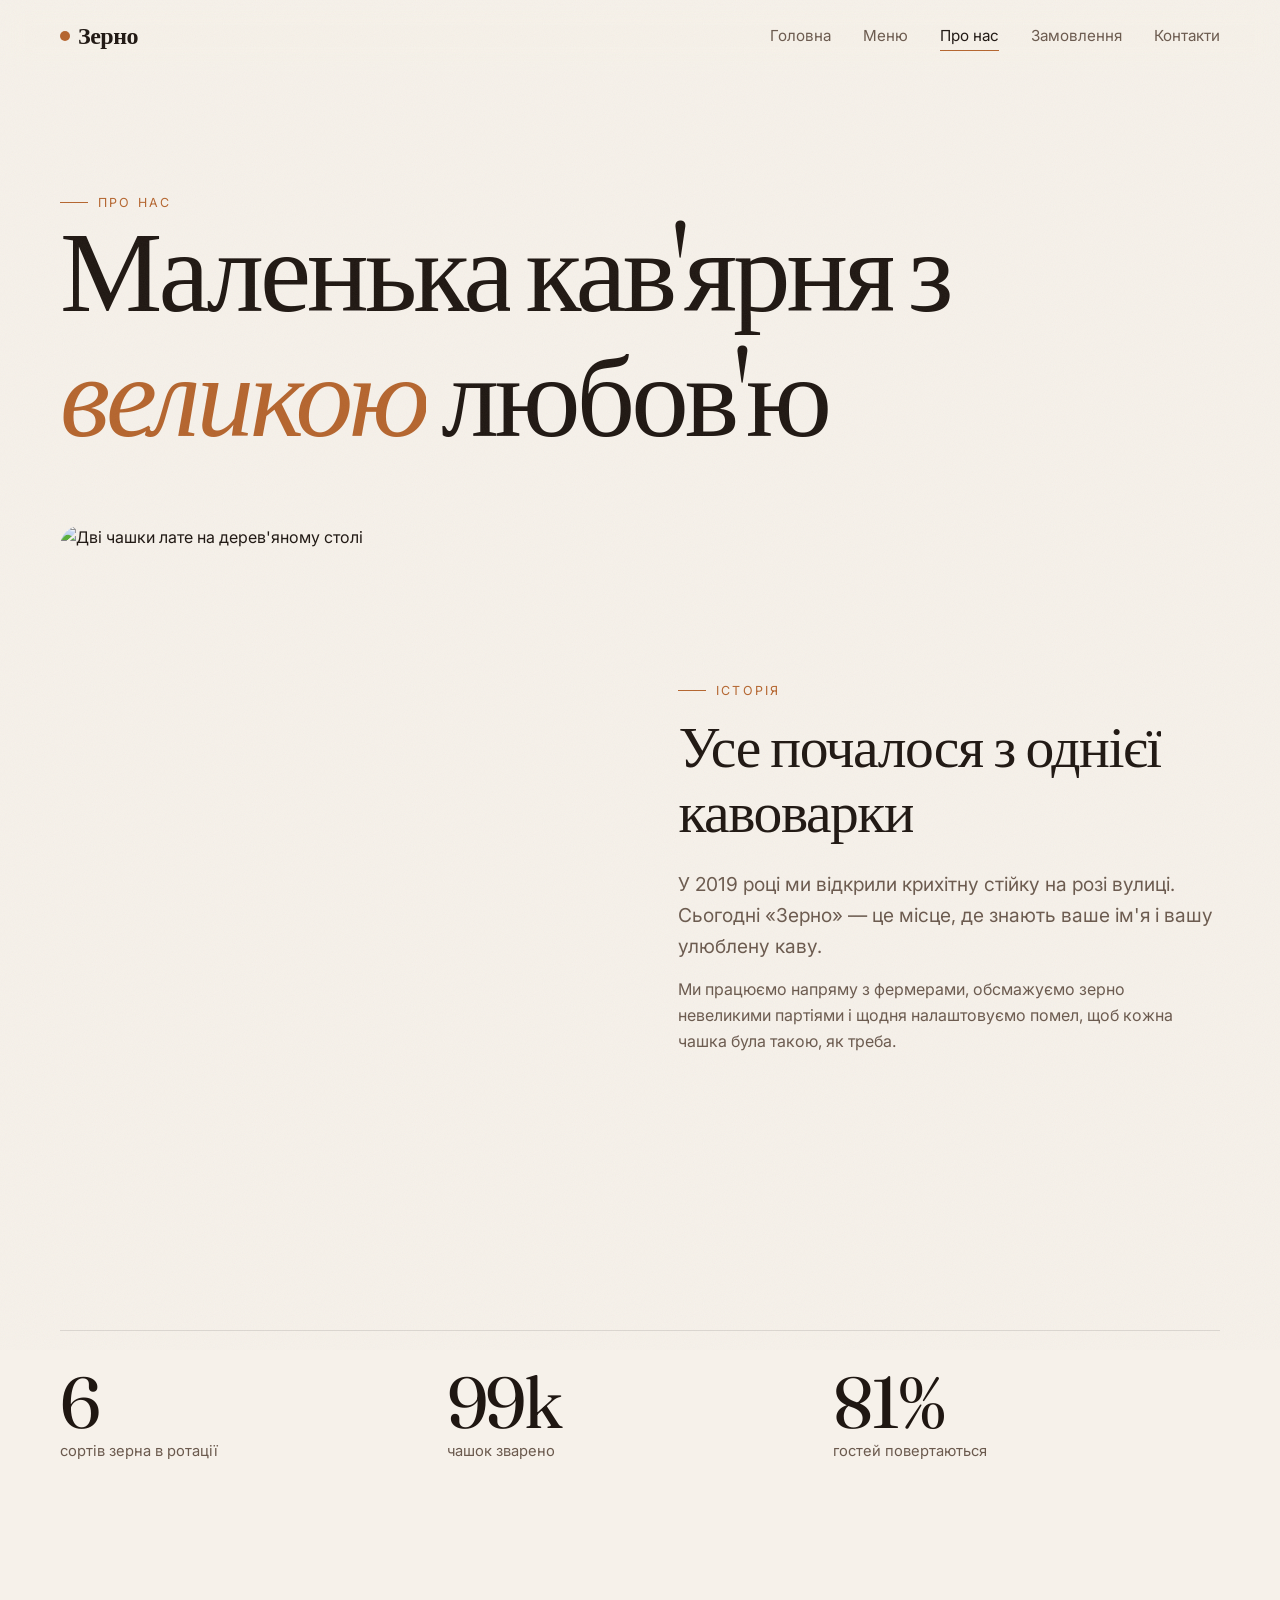
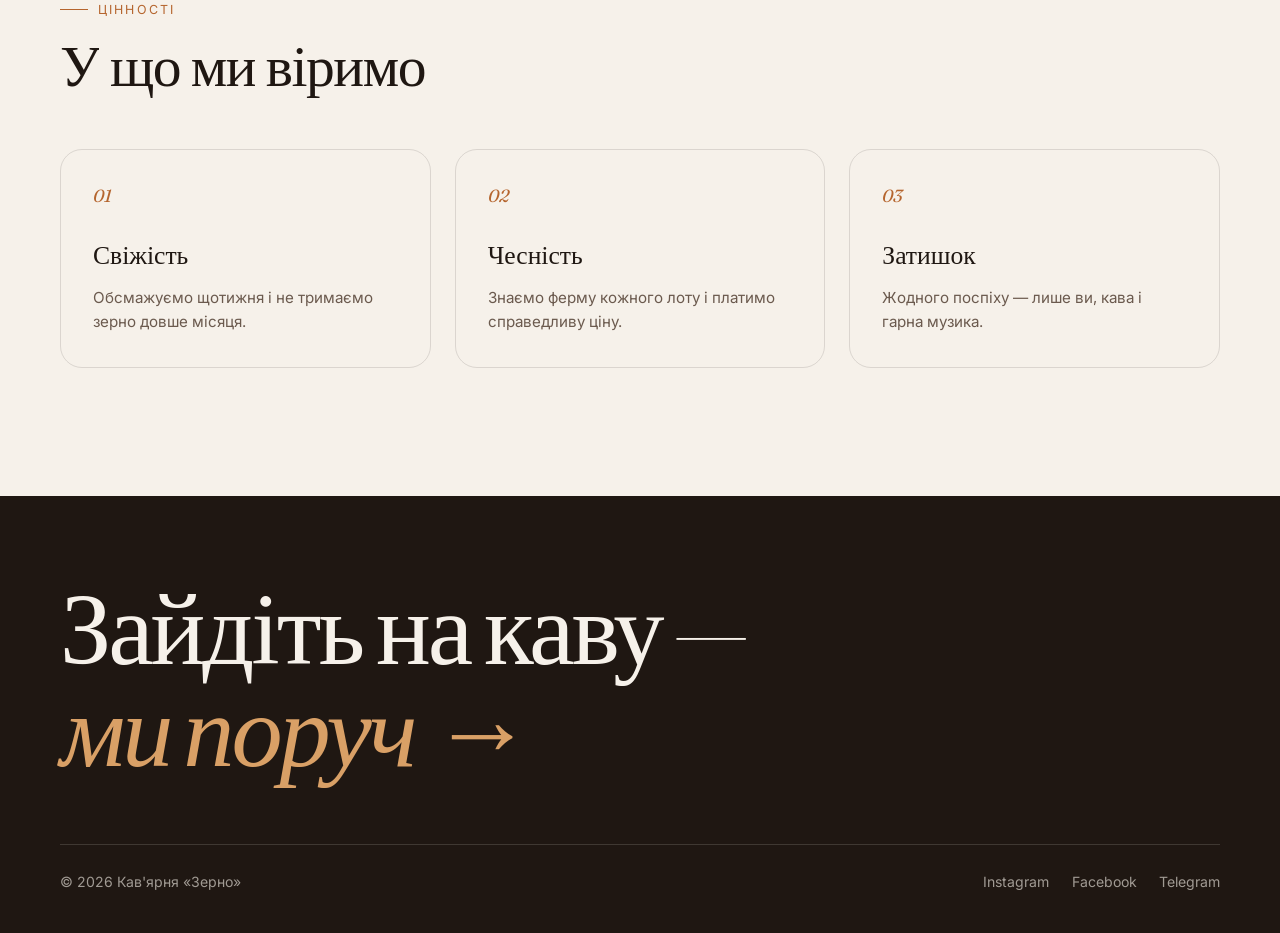
==== about.html @ 42fdb1ff "Багатосторінковий мінімалістичний сайт кав'ярні з анімаціями - 5 сторінок: головна, меню, про нас, з" ====
<!DOCTYPE html>
<html lang="uk">
<head>
  <meta charset="UTF-8">
  <meta name="viewport" content="width=device-width, initial-scale=1.0">
  <title>Про нас — Зерно</title>
  <meta name="description" content="Історія кав'ярні «Зерно» та наші цінності.">
  <link rel="preconnect" href="https://fonts.googleapis.com">
  <link rel="preconnect" href="https://fonts.gstatic.com" crossorigin>
  <link href="https://fonts.googleapis.com/css2?family=Fraunces:ital,opsz,wght@0,9..144,300..600;1,9..144,300..600&family=Inter:wght@400;500&display=swap" rel="stylesheet">
  <link rel="stylesheet" href="css/site.css">
  <script defer src="js/site.js"></script>
</head>
<body data-page="about">
<main>
  <header class="page-hero">
    <div class="wrap">
      <span class="eyebrow reveal">Про нас</span>
      <h1 class="display split">Маленька кав'ярня з <em>великою</em> любов'ю</h1>
    </div>
  </header>

  <section style="padding-top:0">
    <div class="wrap split-row">
      <div class="media reveal-img"><img src="foto/папка для файла index.html/латте норм.jpg" alt="Дві чашки лате на дерев'яному столі"></div>
      <div>
        <span class="eyebrow reveal">Історія</span>
        <h2 class="h2 split">Усе почалося з однієї кавоварки</h2>
        <p class="lead reveal">У 2019 році ми відкрили крихітну стійку на розі вулиці. Сьогодні «Зерно» — це місце, де знають ваше ім'я і вашу улюблену каву.</p>
        <p class="muted reveal" style="margin-top:1rem">Ми працюємо напряму з фермерами, обсмажуємо зерно невеликими партіями і щодня налаштовуємо помел, щоб кожна чашка була такою, як треба.</p>
      </div>
    </div>
  </section>

  <section style="padding-top:0">
    <div class="wrap stats">
      <div class="stat reveal"><b data-count="7" data-suffix="">0</b><span>сортів зерна в ротації</span></div>
      <div class="stat reveal" style="--d:.1s"><b data-count="120" data-suffix="k">0</b><span>чашок зварено</span></div>
      <div class="stat reveal" style="--d:.2s"><b data-count="98" data-suffix="%">0</b><span>гостей повертаються</span></div>
    </div>
  </section>

  <section style="padding-top:0">
    <div class="wrap">
      <span class="eyebrow reveal">Цінності</span>
      <h2 class="h2 split" style="margin:1rem 0 3rem">У що ми віримо</h2>
      <div class="values">
        <div class="value reveal"><span class="num">01</span><h3>Свіжість</h3><p>Обсмажуємо щотижня і не тримаємо зерно довше місяця.</p></div>
        <div class="value reveal" style="--d:.1s"><span class="num">02</span><h3>Чесність</h3><p>Знаємо ферму кожного лоту і платимо справедливу ціну.</p></div>
        <div class="value reveal" style="--d:.2s"><span class="num">03</span><h3>Затишок</h3><p>Жодного поспіху — лише ви, кава і гарна музика.</p></div>
      </div>
    </div>
  </section>
</main>
</body>
</html>
---- css/site.css ----
/* ============ Кав'ярня «Зерно» — спільні стилі ============ */
:root {
  --bg: #f6f1ea;
  --bg-2: #efe6da;
  --ink: #1f1712;
  --ink-soft: #6b5a4e;
  --line: rgba(31, 23, 18, .12);
  --accent: #b5652e;
  --accent-2: #d9a066;
  --card: #fffaf4;
  --radius: 22px;
  --ease: cubic-bezier(.22, 1, .36, 1);
  --serif: "Fraunces", Georgia, serif;
  --sans: "Inter", system-ui, -apple-system, "Segoe UI", sans-serif;
  --wrap: min(1160px, 100% - 40px);
}

* { box-sizing: border-box; margin: 0; padding: 0; }
html { scroll-behavior: smooth; }
body {
  font-family: var(--sans);
  color: var(--ink);
  background: var(--bg);
  line-height: 1.6;
  -webkit-font-smoothing: antialiased;
  overflow-x: hidden;
}
img { display: block; max-width: 100%; }
a { color: inherit; text-decoration: none; }
button, input, select, textarea { font: inherit; color: inherit; }
::selection { background: var(--accent); color: #fff; }

.wrap { width: var(--wrap); margin-inline: auto; }

/* ---------- Плавні переходи між сторінками ---------- */
@view-transition { navigation: auto; }
::view-transition-old(root) { animation: vt-out .35s var(--ease) both; }
::view-transition-new(root) { animation: vt-in .55s var(--ease) both; }
@keyframes vt-out { to { opacity: 0; transform: translateY(-12px); filter: blur(4px); } }
@keyframes vt-in { from { opacity: 0; transform: translateY(16px); filter: blur(4px); } }


/* Шторка-фолбек для браузерів без View Transitions */
.curtain {
  position: fixed; inset: 0; z-index: 100;
  background: var(--ink);
  transform: scaleY(0); transform-origin: bottom;
  pointer-events: none;
}
.curtain.is-leaving { animation: curtain-in .45s var(--ease) forwards; }
@keyframes curtain-in { to { transform: scaleY(1); } }

/* Зерниста текстура */
body::after {
  content: ""; position: fixed; inset: -50%; z-index: 90; pointer-events: none;
  opacity: .05;
  background-image: url("data:image/svg+xml,%3Csvg xmlns='http://www.w3.org/2000/svg' width='160' height='160'%3E%3Cfilter id='n'%3E%3CfeTurbulence type='fractalNoise' baseFrequency='.9' numOctaves='3'/%3E%3C/filter%3E%3Crect width='100%25' height='100%25' filter='url(%23n)'/%3E%3C/svg%3E");
  animation: grain 1.2s steps(4) infinite;
}
@keyframes grain {
  25% { transform: translate(-3%, 2%); }
  50% { transform: translate(2%, -3%); }
  75% { transform: translate(-1%, 3%); }
}

/* ---------- Шапка ---------- */
.site-header {
  position: sticky; top: 0; z-index: 50;
  border-bottom: 1px solid transparent;
  transition: border-color .3s;
}
/* Розмиття на псевдоелементі: backdrop-filter на самій шапці
   ламає position: fixed у мобільного меню */
.site-header::before {
  content: ""; position: absolute; inset: 0; z-index: -1;
  backdrop-filter: blur(14px) saturate(1.4);
  -webkit-backdrop-filter: blur(14px) saturate(1.4);
  background: color-mix(in srgb, var(--bg) 72%, transparent);
}
.site-header.is-scrolled { border-color: var(--line); }
.nav { display: flex; align-items: center; justify-content: space-between; height: 72px; }
.logo { font-family: var(--serif); font-size: 1.5rem; font-weight: 600; letter-spacing: -.02em; display: flex; align-items: center; gap: .5rem; }
.logo-dot { width: 10px; height: 10px; border-radius: 50%; background: var(--accent); animation: pulse 2.4s var(--ease) infinite; }
@keyframes pulse { 50% { transform: scale(1.5); opacity: .5; } }

.nav-links { display: flex; gap: 2rem; list-style: none; }
.nav-links a {
  position: relative; font-size: .95rem; color: var(--ink-soft);
  transition: color .3s;
}
.nav-links a::after {
  content: ""; position: absolute; left: 0; right: 0; bottom: -6px; height: 1.5px;
  background: var(--accent); transform: scaleX(0); transform-origin: right;
  transition: transform .45s var(--ease);
}
.nav-links a:hover, .nav-links a[aria-current="page"] { color: var(--ink); }
.nav-links a:hover::after, .nav-links a[aria-current="page"]::after { transform: scaleX(1); transform-origin: left; }

.burger { display: none; width: 44px; height: 44px; border: 0; background: none; cursor: pointer; position: relative; }
.burger span { position: absolute; left: 11px; right: 11px; height: 1.5px; background: var(--ink); transition: transform .4s var(--ease), top .4s var(--ease); }
.burger span:nth-child(1) { top: 18px; }
.burger span:nth-child(2) { top: 25px; }
.menu-open .burger span:nth-child(1) { top: 21px; transform: rotate(45deg); }
.menu-open .burger span:nth-child(2) { top: 21px; transform: rotate(-45deg); }

@media (max-width: 760px) {
  .burger { display: block; z-index: 2; }
  .nav-links {
    position: fixed; inset: 0; z-index: 1;
    flex-direction: column; justify-content: center; align-items: center; gap: 1.6rem;
    background: var(--bg);
    clip-path: circle(0 at calc(100% - 42px) 36px);
    transition: clip-path .7s var(--ease);
  }
  .nav-links a { font-family: var(--serif); font-size: 2.2rem; color: var(--ink); }
  .menu-open .nav-links { clip-path: circle(150% at calc(100% - 42px) 36px); }
  .menu-open { overflow: hidden; }
}

/* ---------- Типографіка ---------- */
.eyebrow {
  display: inline-flex; align-items: center; gap: .6rem;
  font-size: .78rem; letter-spacing: .18em; text-transform: uppercase; color: var(--accent);
}
.eyebrow::before { content: ""; width: 28px; height: 1px; background: currentColor; }
.display {
  font-family: var(--serif); font-weight: 400; letter-spacing: -.035em; line-height: 1;
  font-size: clamp(3rem, 9vw, 7.5rem);
}
.display em { font-style: italic; color: var(--accent); }
.h2 { font-family: var(--serif); font-weight: 400; letter-spacing: -.025em; line-height: 1.05; font-size: clamp(2rem, 5vw, 3.6rem); }
.lead { font-size: clamp(1.02rem, 1.6vw, 1.2rem); color: var(--ink-soft); max-width: 46ch; }
.muted { color: var(--ink-soft); }

/* Поділ заголовка на слова для анімації */
.split .w { display: inline-block; overflow: hidden; vertical-align: top; padding-bottom: .08em; }
.split .w > span { display: inline-block; transform: translateY(110%); transition: transform 1s var(--ease); transition-delay: calc(var(--i) * 70ms + 100ms); }
.split.is-in .w > span { transform: none; }

/* ---------- Кнопки ---------- */
.btn {
  --b: var(--ink);
  position: relative; display: inline-flex; align-items: center; gap: .7rem;
  padding: 1rem 1.6rem; border-radius: 999px; border: 1px solid var(--b);
  font-size: .95rem; font-weight: 500; cursor: pointer; overflow: hidden; isolation: isolate;
  background: var(--b); color: var(--bg);
  transition: transform .4s var(--ease), color .4s var(--ease);
}
.btn::before {
  content: ""; position: absolute; inset: 0; z-index: -1; border-radius: inherit;
  background: var(--accent); transform: translateY(101%); transition: transform .5s var(--ease);
}
.btn:hover::before { transform: none; }
.btn .arrow { transition: transform .4s var(--ease); }
.btn:hover .arrow { transform: translateX(4px) rotate(-45deg); }
.btn--ghost { background: transparent; color: var(--ink); }
.btn--ghost:hover { color: #fff; }
.btn--ghost::before { background: var(--ink); }

/* ---------- Поява під час скролу ---------- */
.reveal { opacity: 0; translate: 0 40px; }
.reveal.is-in { animation: reveal-in 1s var(--ease) var(--d, 0s) both; }
@keyframes reveal-in { from { opacity: 0; translate: 0 40px; } to { opacity: 1; translate: 0 0; } }
/* clip-path на самому зображенні, бо IntersectionObserver враховує обрізку цілі */
.reveal-img img { clip-path: inset(100% 0 0 0); transform: scale(1.25); transition: clip-path 1.3s var(--ease), transform 1.6s var(--ease); }
.reveal-img.is-in img { clip-path: inset(0 0 0 0); transform: scale(1); }

/* ---------- Секції ---------- */
section { padding: clamp(4rem, 10vw, 8rem) 0; }
.page-hero { padding: clamp(4rem, 9vw, 7rem) 0 clamp(2rem, 5vw, 4rem); }
.page-hero .lead { margin-top: 1.5rem; }

/* Головна: hero */
.hero { min-height: calc(100svh - 72px); display: grid; align-items: center; padding: 2rem 0 4rem; }
.hero-grid { display: grid; grid-template-columns: 1.25fr 1fr; gap: clamp(2rem, 5vw, 5rem); align-items: center; }
.hero .display { margin: 1.4rem 0 1.8rem; }
.hero-actions { display: flex; flex-wrap: wrap; gap: 1rem; margin-top: 2.4rem; }
.hero-visual { position: relative; aspect-ratio: 4 / 5; }
.hero-visual .blob {
  position: absolute; inset: 0; overflow: hidden;
  border-radius: 46% 54% 42% 58% / 52% 40% 60% 48%;
  animation: morph 12s ease-in-out infinite;
}
.hero-visual .blob img { width: 100%; height: 100%; object-fit: cover; transform: scale(1.15); }
@keyframes morph {
  33% { border-radius: 58% 42% 55% 45% / 42% 58% 42% 58%; }
  66% { border-radius: 40% 60% 46% 54% / 60% 44% 56% 40%; }
}
.badge {
  position: absolute; left: -6%; bottom: 8%;
  width: 128px; height: 128px; border-radius: 50%;
  background: var(--ink); color: var(--bg); display: grid; place-items: center;
}
.badge svg { position: absolute; inset: 0; animation: spin 16s linear infinite; }
.badge text { font-size: 9.6px; letter-spacing: .24em; fill: var(--bg); text-transform: uppercase; }
.badge b { font-family: var(--serif); font-size: 2rem; font-weight: 400; }
@keyframes spin { to { transform: rotate(1turn); } }

/* Пара над чашкою */
.steam { position: absolute; top: -8%; left: 50%; transform: translateX(-50%); display: flex; gap: 14px; }
.steam i { width: 6px; height: 60px; border-radius: 6px; background: linear-gradient(to top, rgba(255,255,255,.0), rgba(255,255,255,.75)); filter: blur(4px); animation: steam 3.2s ease-in-out infinite; opacity: 0; }
.steam i:nth-child(2) { animation-delay: .7s; height: 80px; }
.steam i:nth-child(3) { animation-delay: 1.4s; }
@keyframes steam {
  0% { transform: translateY(20px) scaleX(1); opacity: 0; }
  40% { opacity: .9; }
  100% { transform: translateY(-50px) scaleX(2.4) skewX(12deg); opacity: 0; }
}

/* Біжучий рядок */
.marquee { border-block: 1px solid var(--line); padding: 1.4rem 0; overflow: hidden; display: flex; user-select: none; }
.marquee-track { display: flex; flex-shrink: 0; gap: 3rem; padding-right: 3rem; animation: marquee 28s linear infinite; }
.marquee span { font-family: var(--serif); font-size: clamp(1.6rem, 4vw, 2.8rem); white-space: nowrap; font-style: italic; }
.marquee span:nth-child(even) { color: var(--accent); font-style: normal; }
.marquee:hover .marquee-track { animation-play-state: paused; }
@keyframes marquee { to { transform: translateX(-100%); } }

/* Картки напоїв */
.section-head { display: flex; justify-content: space-between; align-items: end; gap: 2rem; flex-wrap: wrap; margin-bottom: 3rem; }
.cards { display: grid; grid-template-columns: repeat(3, 1fr); gap: 1.5rem; }
.card {
  position: relative; background: var(--card); border-radius: var(--radius);
  padding: 1rem 1rem 1.4rem; border: 1px solid var(--line);
  transition: transform .6s var(--ease), box-shadow .6s var(--ease);
  transform-style: preserve-3d;
}
.card:hover { box-shadow: 0 30px 60px -30px rgba(31, 23, 18, .35); }
.card-img { aspect-ratio: 1 / 1; border-radius: calc(var(--radius) - 8px); overflow: hidden; background: var(--bg-2); }
.card-img img { width: 100%; height: 100%; object-fit: cover; transition: transform 1s var(--ease); }
.card:hover .card-img img { transform: scale(1.07); }
.card-body { display: flex; justify-content: space-between; align-items: baseline; padding: 1.1rem .4rem 0; }
.card h3 { font-family: var(--serif); font-weight: 400; font-size: 1.5rem; }
.card .price { font-weight: 500; color: var(--accent); }
.card p { padding: .2rem .4rem 0; color: var(--ink-soft); font-size: .93rem; }

/* Розбивка 2 колонки */
.split-row { display: grid; grid-template-columns: 1fr 1fr; gap: clamp(2rem, 6vw, 6rem); align-items: center; }
.split-row .media { aspect-ratio: 4 / 5; border-radius: var(--radius); overflow: hidden; }
.split-row .media img { width: 100%; height: 100%; object-fit: cover; }
.split-row .h2 { margin: 1rem 0 1.4rem; }
.split-row .btn { margin-top: 2rem; }

/* Цифри */
.stats { display: grid; grid-template-columns: repeat(3, 1fr); border-top: 1px solid var(--line); }
.stat { padding: 2.2rem 1rem 0 0; }
.stat b { display: block; font-family: var(--serif); font-weight: 400; font-size: clamp(2.6rem, 6vw, 4.5rem); line-height: 1; letter-spacing: -.03em; }
.stat span { color: var(--ink-soft); font-size: .92rem; }

/* Цінності */
.values { display: grid; grid-template-columns: repeat(3, 1fr); gap: 1.5rem; }
.value { padding: 2rem; border-radius: var(--radius); border: 1px solid var(--line); transition: background .5s var(--ease), color .5s var(--ease), transform .5s var(--ease); }
.value:hover { background: var(--ink); color: var(--bg); transform: translateY(-6px); }
.value:hover p { color: rgba(246, 241, 234, .7); }
.value .num { font-family: var(--serif); font-style: italic; color: var(--accent); font-size: 1.1rem; }
.value h3 { font-family: var(--serif); font-weight: 400; font-size: 1.6rem; margin: 1.6rem 0 .6rem; }
.value p { color: var(--ink-soft); font-size: .95rem; transition: color .5s; }

/* ---------- Меню ---------- */
.tabs { position: relative; display: inline-flex; padding: 5px; border-radius: 999px; background: var(--bg-2); margin-bottom: 3rem; flex-wrap: wrap; }
.tab { position: relative; z-index: 1; border: 0; background: none; padding: .7rem 1.3rem; border-radius: 999px; cursor: pointer; font-size: .93rem; color: var(--ink-soft); transition: color .4s; }
.tab[aria-selected="true"] { color: var(--bg); }
.tab-pill { position: absolute; z-index: 0; top: 5px; height: calc(100% - 10px); border-radius: 999px; background: var(--ink); transition: left .55s var(--ease), width .55s var(--ease), top .55s var(--ease); }

.menu-grid { display: grid; grid-template-columns: 1fr 1fr; column-gap: 4rem; }
.menu-item {
  display: grid; grid-template-columns: 64px 1fr auto; gap: 1.2rem; align-items: center;
  padding: 1.3rem 0; border-bottom: 1px solid var(--line);
  transition: opacity .45s var(--ease), transform .45s var(--ease);
}
.menu-item.is-hidden { display: none; }
.menu-item.is-entering { opacity: 0; transform: translateY(14px); }
.menu-item .thumb { width: 64px; height: 64px; border-radius: 50%; overflow: hidden; background: var(--bg-2); display: grid; place-items: center; font-size: 1.6rem; }
.menu-item .thumb img { width: 100%; height: 100%; object-fit: cover; transition: transform .6s var(--ease); }
.menu-item:hover .thumb img { transform: scale(1.15) rotate(6deg); }
.menu-item h3 { font-family: var(--serif); font-weight: 400; font-size: 1.25rem; line-height: 1.2; }
.menu-item p { color: var(--ink-soft); font-size: .88rem; }
.menu-item .price { font-weight: 500; white-space: nowrap; }
.menu-item .add {
  margin-left: .8rem; width: 34px; height: 34px; border-radius: 50%; border: 1px solid var(--line);
  background: none; cursor: pointer; font-size: 1.1rem; line-height: 1;
  transition: background .3s, color .3s, transform .4s var(--ease);
}
.menu-item .add:hover { background: var(--ink); color: var(--bg); transform: rotate(90deg); }

/* ---------- Замовлення ---------- */
.order-grid { display: grid; grid-template-columns: 380px 1fr; gap: 2.5rem; align-items: start; }
.panel { background: var(--card); border: 1px solid var(--line); border-radius: var(--radius); padding: 2rem; }
.panel h2 { font-family: var(--serif); font-weight: 400; font-size: 1.6rem; margin-bottom: 1.4rem; }
.field { position: relative; margin-bottom: 1.2rem; }
.field input, .field select, .field textarea {
  width: 100%; padding: 1.35rem 1rem .55rem; border-radius: 14px;
  border: 1px solid var(--line); background: var(--bg); outline: none;
  transition: border-color .3s, box-shadow .3s;
}
.field textarea { min-height: 130px; resize: vertical; }
.field select { appearance: none; cursor: pointer; }
.field label {
  position: absolute; left: 1rem; top: 1rem; color: var(--ink-soft); font-size: .95rem; pointer-events: none;
  transition: transform .3s var(--ease), font-size .3s var(--ease), color .3s;
  transform-origin: left;
}
.field input:focus, .field select:focus, .field textarea:focus { border-color: var(--accent); box-shadow: 0 0 0 4px color-mix(in srgb, var(--accent) 15%, transparent); }
.field input:focus + label, .field input:not(:placeholder-shown) + label,
.field textarea:focus + label, .field textarea:not(:placeholder-shown) + label,
.field select + label { transform: translateY(-.62rem); font-size: .74rem; color: var(--accent); }
.panel .btn { width: 100%; justify-content: center; margin-top: .4rem; }

.order-list { display: grid; gap: .8rem; }
.order-empty { padding: 3rem 1rem; text-align: center; color: var(--ink-soft); border: 1px dashed var(--line); border-radius: var(--radius); }
.order-empty .cup { font-size: 2.6rem; display: block; margin-bottom: .6rem; animation: float 3s ease-in-out infinite; }
@keyframes float { 50% { transform: translateY(-8px) rotate(-6deg); } }
.order-item {
  display: grid; grid-template-columns: 60px 1fr auto auto; gap: 1rem; align-items: center;
  padding: .8rem; padding-right: 1rem; border-radius: 18px; background: var(--card); border: 1px solid var(--line);
  animation: item-in .6s var(--ease) both;
}
.order-item.is-removing { animation: item-out .45s var(--ease) forwards; }
@keyframes item-in { from { opacity: 0; transform: translateX(-24px) scale(.97); } }
@keyframes item-out { to { opacity: 0; transform: translateX(40px); height: 0; padding-block: 0; margin-top: -.8rem; border-width: 0; } }
.order-item img { width: 60px; height: 60px; border-radius: 14px; object-fit: cover; }
.order-item h4 { font-family: var(--serif); font-weight: 400; font-size: 1.15rem; }
.order-item .price { font-weight: 500; }
.order-item .remove { width: 36px; height: 36px; border-radius: 50%; border: 1px solid var(--line); background: none; cursor: pointer; transition: background .3s, color .3s, transform .4s var(--ease); }
.order-item .remove:hover { background: #b23a2b; border-color: #b23a2b; color: #fff; transform: rotate(90deg); }
.order-summary { display: flex; justify-content: space-between; gap: 1rem; flex-wrap: wrap; margin-top: 1.5rem; padding: 1.4rem 1.6rem; border-radius: var(--radius); background: var(--ink); color: var(--bg); }
.order-summary b { font-family: var(--serif); font-weight: 400; font-size: 1.6rem; display: inline-block; }
.order-summary b.bump { animation: bump .5s var(--ease); }
@keyframes bump { 40% { transform: scale(1.25); color: var(--accent-2); } }

/* ---------- Контакти ---------- */
.contact-grid { display: grid; grid-template-columns: 1fr 1fr; gap: clamp(2rem, 6vw, 5rem); }
.info-list { list-style: none; border-top: 1px solid var(--line); }
.info-list li { display: grid; grid-template-columns: 140px 1fr; gap: 1rem; padding: 1.4rem 0; border-bottom: 1px solid var(--line); }
.info-list span { color: var(--ink-soft); font-size: .9rem; }
.info-list a { background: linear-gradient(var(--accent), var(--accent)) left bottom / 0 1px no-repeat; transition: background-size .5s var(--ease); }
.info-list a:hover { background-size: 100% 1px; }
.hours { display: grid; grid-template-columns: 1fr auto; row-gap: .2rem; }
.open-now { display: inline-flex; align-items: center; gap: .5rem; font-size: .85rem; margin-top: .6rem; padding: .3rem .8rem; border-radius: 999px; background: var(--bg-2); }
.open-now::before { content: ""; width: 8px; height: 8px; border-radius: 50%; background: var(--c, #3a9a5b); animation: pulse 2s infinite; }

/* Тост */
.toast {
  position: fixed; left: 50%; bottom: 28px; z-index: 80;
  transform: translate(-50%, 140%); padding: .9rem 1.4rem; border-radius: 999px;
  background: var(--ink); color: var(--bg); font-size: .93rem; box-shadow: 0 20px 40px -20px rgba(0,0,0,.5);
  visibility: hidden; opacity: 0;
  transition: transform .6s var(--ease), opacity .4s, visibility 0s .6s;
}
.toast.is-shown { transform: translate(-50%, 0); visibility: visible; opacity: 1; transition: transform .6s var(--ease), opacity .3s; }

/* ---------- Футер ---------- */
.site-footer { padding: 5rem 0 2.5rem; background: var(--ink); color: var(--bg); }
.footer-cta { font-family: var(--serif); font-weight: 400; letter-spacing: -.03em; line-height: 1; font-size: clamp(2.6rem, 8vw, 6.5rem); }
.footer-cta a { font-style: italic; color: var(--accent-2); display: inline-block; transition: transform .6s var(--ease); }
.footer-cta a:hover { transform: translateX(12px); }
.footer-bottom { display: flex; justify-content: space-between; gap: 1rem; flex-wrap: wrap; margin-top: 4rem; padding-top: 1.6rem; border-top: 1px solid rgba(246, 241, 234, .15); font-size: .88rem; color: rgba(246, 241, 234, .6); }
.footer-bottom nav { display: flex; gap: 1.4rem; }
.footer-bottom a:hover { color: var(--bg); }

/* ---------- Курсор ---------- */
.cursor {
  position: fixed; top: 0; left: 0; z-index: 95; pointer-events: none;
  width: 36px; height: 36px; margin: -18px 0 0 -18px; border-radius: 50%;
  border: 1px solid var(--ink); mix-blend-mode: difference; border-color: #fff;
  transition: width .35s var(--ease), height .35s var(--ease), margin .35s var(--ease), background .35s, opacity .3s;
  opacity: 0;
}
.cursor.is-active { opacity: 1; }
.cursor.is-hover { width: 70px; height: 70px; margin: -35px 0 0 -35px; background: #fff; }
@media (hover: none), (pointer: coarse) { .cursor { display: none; } }

/* ---------- Адаптив ---------- */
@media (max-width: 960px) {
  .hero-grid, .split-row, .contact-grid, .order-grid { grid-template-columns: 1fr; }
  .hero-visual { max-width: 440px; width: 100%; margin-inline: auto; }
  .cards, .values { grid-template-columns: 1fr 1fr; }
  .menu-grid { grid-template-columns: 1fr; }
  .split-row .media { aspect-ratio: 4 / 3; }
}
@media (max-width: 600px) {
  .cards, .values, .stats { grid-template-columns: 1fr; }
  .badge { width: 104px; height: 104px; left: 0; }
  .info-list li { grid-template-columns: 1fr; gap: .2rem; }
  .order-item { grid-template-columns: 52px 1fr auto; }
  .order-item .price { grid-column: 2; grid-row: 2; }
  .order-item .remove { grid-row: 1 / 3; grid-column: 3; }
  .order-item img { grid-row: 1 / 3; width: 52px; height: 52px; }
}

/* ---------- Доступність: менше руху ---------- */
@media (prefers-reduced-motion: reduce) {
  *, *::before, *::after { animation-duration: .01ms !important; animation-iteration-count: 1 !important; transition-duration: .01ms !important; scroll-behavior: auto !important; }
  .reveal { opacity: 1; translate: none; }
  .split .w > span { transform: none; }
  .reveal-img img { clip-path: none; }
  @view-transition { navigation: none; }
}
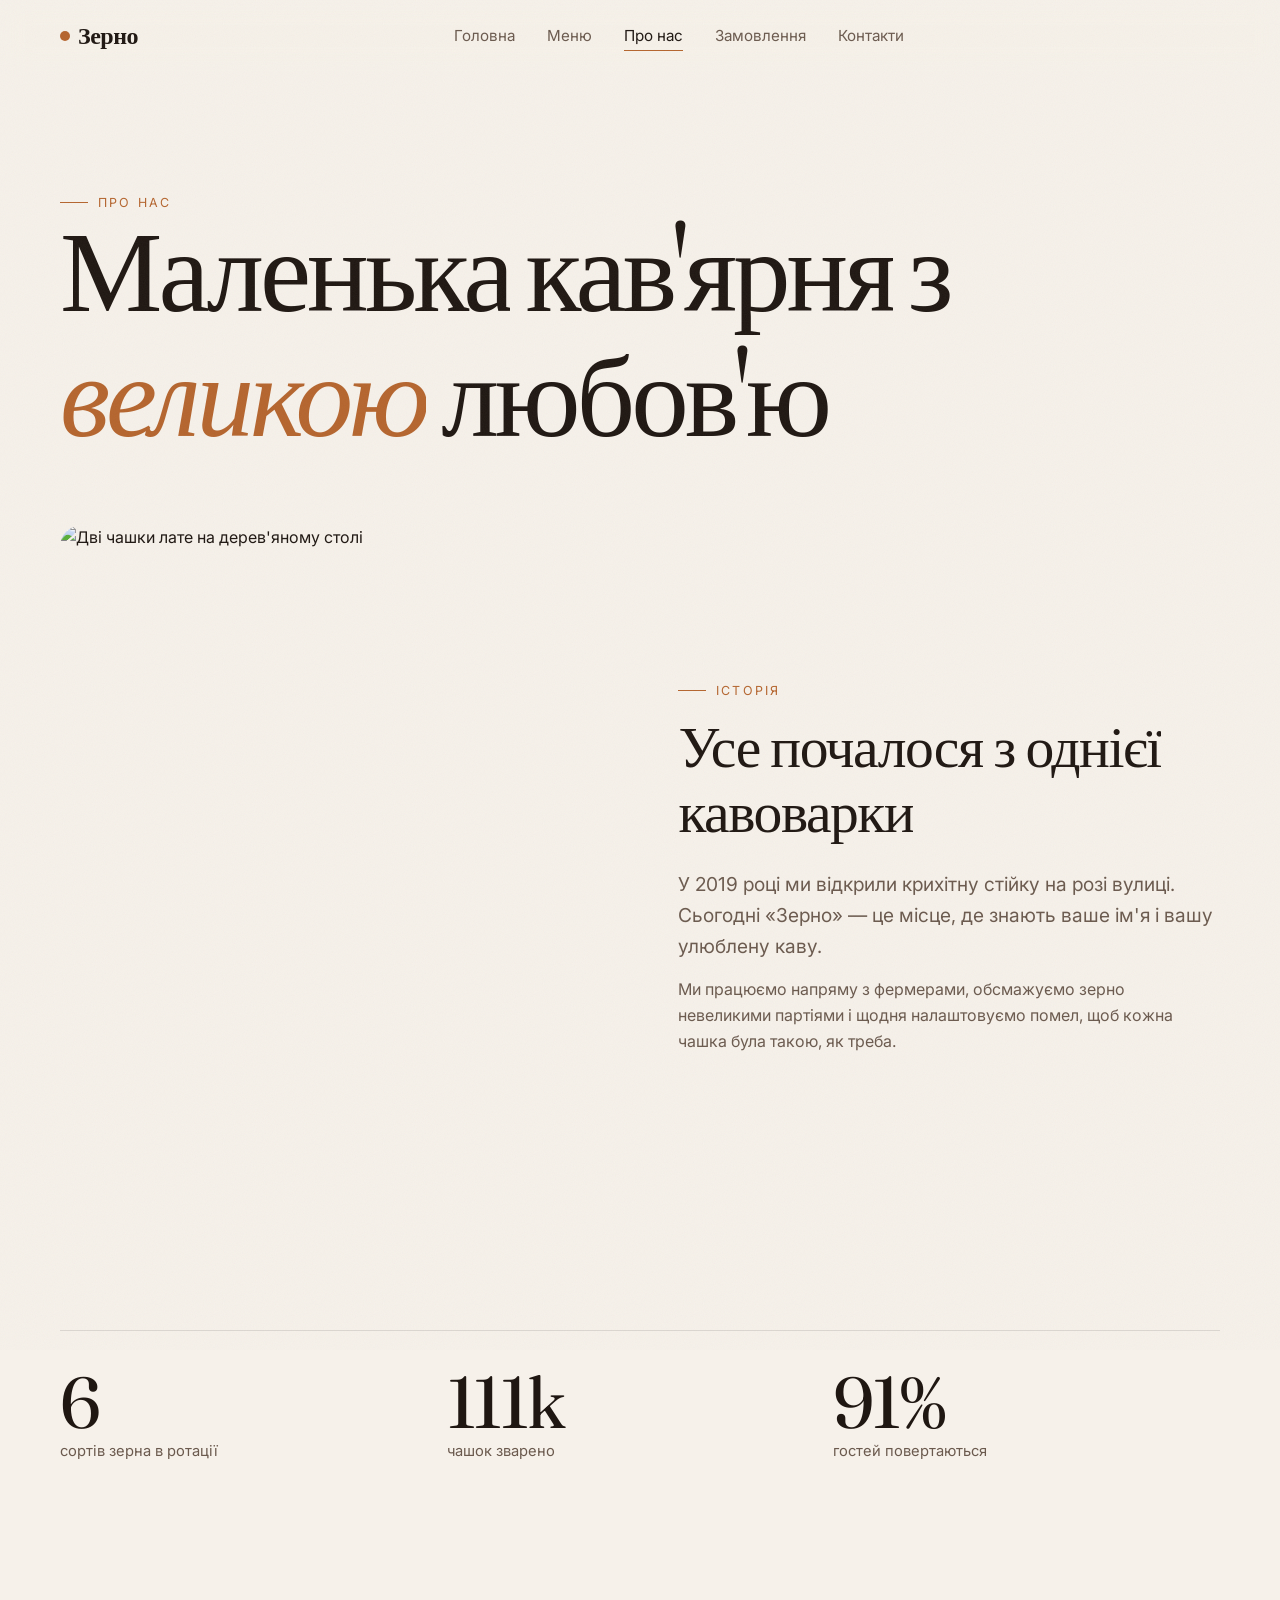
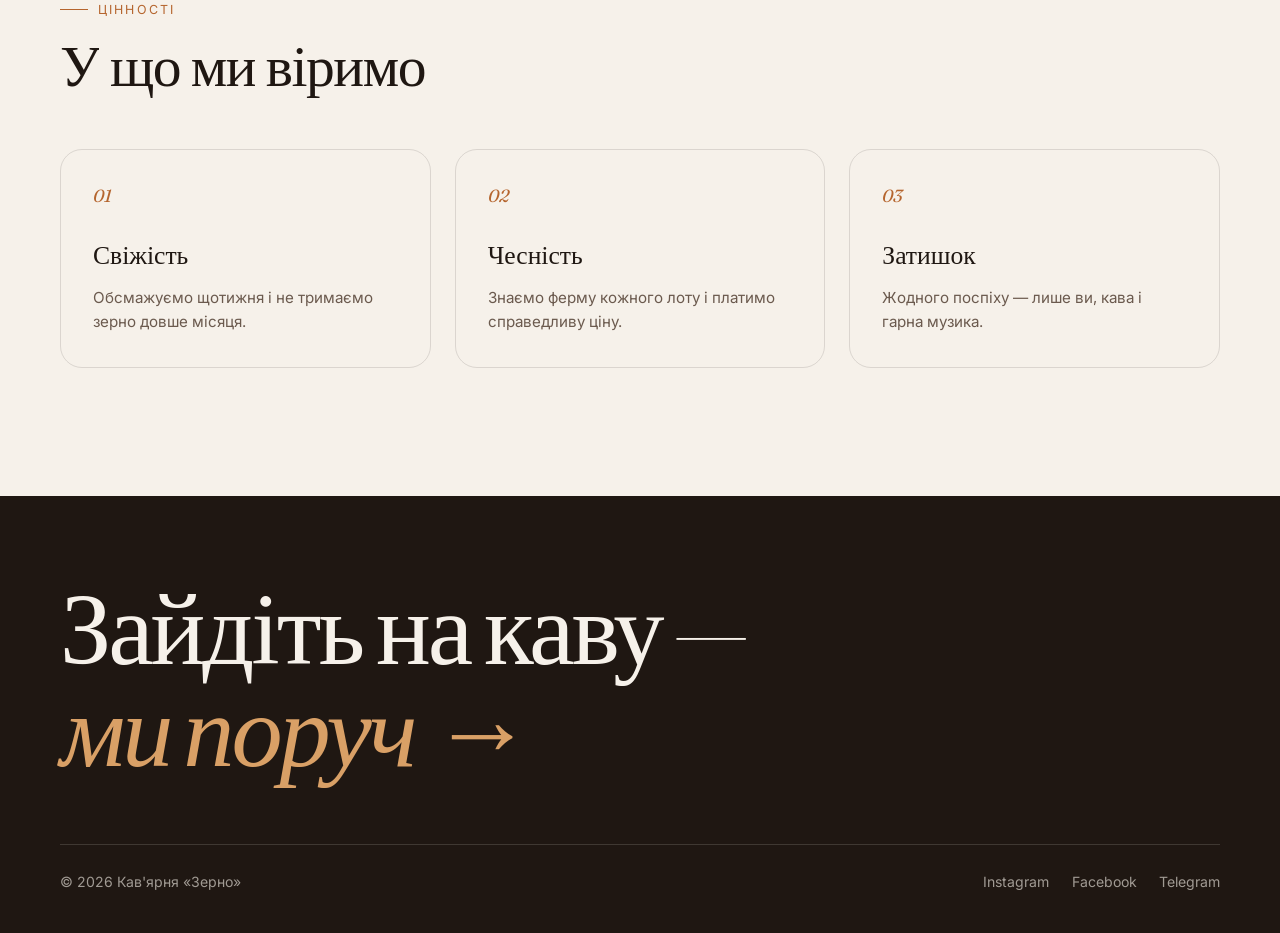
==== commit 4987c8a9: "Firebase: акаунти, двоетапна перевірка, кошик в акаунті й адмін-панель - необов'язковий вхід і реєст" ====
--- a/about.html
+++ b/about.html
@@ -10,6 +10,7 @@
   <link href="https://fonts.googleapis.com/css2?family=Fraunces:ital,opsz,wght@0,9..144,300..600;1,9..144,300..600&family=Inter:wght@400;500&display=swap" rel="stylesheet">
   <link rel="stylesheet" href="css/site.css">
   <script defer src="js/site.js"></script>
+  <script type="module" src="js/app.js"></script>
 </head>
 <body data-page="about">
 <main>
--- a/css/site.css
+++ b/css/site.css
@@ -395,3 +395,205 @@
   .reveal-img img { clip-path: none; }
   @view-transition { navigation: none; }
 }
+
+/* =====================================================================
+   Акаунти, вікно входу, сторінка акаунта, адмін-панель (Firebase)
+   ===================================================================== */
+
+/* Оголошення над шапкою */
+.announce { display: flex; justify-content: center; align-items: center; gap: 1rem; padding: .55rem 2.6rem; position: relative; background: var(--ink); color: var(--bg); font-size: .88rem; text-align: center; animation: drop .6s var(--ease) both; }
+.announce[hidden] { display: none; }
+.announce button { position: absolute; right: .8rem; border: 0; background: none; color: inherit; cursor: pointer; opacity: .7; font-size: .9rem; }
+.announce button:hover { opacity: 1; }
+@keyframes drop { from { transform: translateY(-100%); opacity: 0; } }
+
+/* Кнопка акаунта в шапці */
+.nav-actions { display: flex; align-items: center; gap: .6rem; position: relative; z-index: 2; }
+.account { position: relative; }
+.account-btn {
+  display: inline-flex; align-items: center; gap: .5rem; height: 40px; padding: 0 1.1rem; border-radius: 999px;
+  border: 1px solid var(--line); background: var(--card); cursor: pointer; font-size: .9rem;
+  transition: background .3s, color .3s, border-color .3s;
+}
+.account-btn:hover { background: var(--ink); color: var(--bg); border-color: var(--ink); }
+.account-btn.is-user { padding: 0 .9rem 0 .3rem; }
+.avatar { width: 32px; height: 32px; border-radius: 50%; display: grid; place-items: center; background: var(--accent); color: #fff; font-family: var(--serif); font-size: 1rem; }
+.account-menu {
+  position: absolute; right: 0; top: calc(100% + 10px); min-width: 230px; padding: .5rem;
+  background: var(--card); border: 1px solid var(--line); border-radius: 18px; box-shadow: 0 24px 50px -24px rgba(31, 23, 18, .4);
+  display: grid; transform-origin: top right; animation: pop .35s var(--ease) both;
+}
+.account-menu[hidden] { display: none; }
+.account-menu a, .account-menu button { text-align: left; padding: .65rem .8rem; border-radius: 12px; border: 0; background: none; cursor: pointer; font-size: .93rem; transition: background .25s; }
+.account-menu a:hover, .account-menu button:hover { background: var(--bg-2); }
+.account-email { padding: .5rem .8rem .7rem; margin-bottom: .3rem; border-bottom: 1px solid var(--line); color: var(--ink-soft); font-size: .82rem; overflow: hidden; text-overflow: ellipsis; }
+@keyframes pop { from { opacity: 0; transform: scale(.92) translateY(-6px); } }
+@media (max-width: 760px) { .account-label { display: none; } .account-btn { padding: 0 .9rem; } .account-btn.is-user { padding: 0 .3rem; } }
+
+/* Модальне вікно */
+.modal {
+  width: min(440px, calc(100% - 24px)); max-height: calc(100dvh - 24px); margin: auto; padding: 2rem 1.8rem 1.8rem;
+  border: 1px solid var(--line); border-radius: 26px; background: var(--card); color: var(--ink);
+  box-shadow: 0 40px 90px -30px rgba(31, 23, 18, .5); overflow: auto;
+}
+.modal--wide { width: min(860px, calc(100% - 24px)); }
+.modal[open] { animation: modal-in .5s var(--ease) both; }
+.modal::backdrop { background: rgba(31, 23, 18, .45); backdrop-filter: blur(6px); -webkit-backdrop-filter: blur(6px); animation: fade .4s both; }
+@keyframes modal-in { from { opacity: 0; transform: translateY(24px) scale(.97); } }
+@keyframes fade { from { opacity: 0; } }
+.modal h2 { font-family: var(--serif); font-weight: 400; font-size: 1.9rem; letter-spacing: -.02em; margin: .4rem 0 .6rem; }
+.modal-close { position: absolute; top: 14px; right: 14px; width: 36px; height: 36px; border-radius: 50%; border: 1px solid var(--line); background: none; cursor: pointer; transition: transform .4s var(--ease), background .3s; }
+.modal-close:hover { transform: rotate(90deg); background: var(--bg-2); }
+.modal .btn { width: 100%; justify-content: center; }
+.modal-note { color: var(--ink-soft); font-size: .93rem; margin-bottom: 1.2rem; }
+.modal-note[hidden] { display: none; }
+.modal-actions { display: grid; gap: .7rem; }
+.modal-actions.row { display: flex; flex-wrap: wrap; justify-content: center; }
+.modal-actions.row .btn { width: auto; }
+.view { animation: view-in .45s var(--ease) both; }
+.view[hidden] { display: none; }
+@keyframes view-in { from { opacity: 0; transform: translateX(14px); } }
+
+.seg { display: inline-flex; padding: 4px; border-radius: 999px; background: var(--bg-2); gap: 2px; }
+.seg button { border: 0; background: none; padding: .5rem 1.1rem; border-radius: 999px; cursor: pointer; font-size: .9rem; color: var(--ink-soft); transition: background .35s var(--ease), color .35s; }
+.seg button.is-on { background: var(--ink); color: var(--bg); }
+.seg--small { flex-wrap: wrap; margin-bottom: 1rem; border-radius: 18px; }
+.seg--small button { padding: .4rem .8rem; font-size: .84rem; }
+
+.form-error { margin: -.3rem 0 .8rem; color: #b23a2b; font-size: .88rem; }
+.form-error:empty { margin: 0; }
+.form-error .ok { color: #3a7a4b; }
+.link-btn { border: 0; background: none; padding: .3rem 0; margin-top: .8rem; cursor: pointer; color: var(--ink-soft); font-size: .88rem; text-decoration: underline; text-underline-offset: 3px; transition: color .3s; }
+.link-btn:hover { color: var(--accent); }
+.modal form .link-btn { display: block; margin-inline: auto; }
+.danger, .link-btn.danger { color: #b23a2b; }
+.btn:disabled, .btn.is-busy { opacity: .6; pointer-events: none; }
+.btn.is-busy .arrow { animation: spin 1s linear infinite; display: inline-block; }
+
+/* Вибір способу захисту */
+.choice { border: 0; display: grid; gap: .6rem; margin: .4rem 0 1.2rem; }
+.choice legend { font-size: .85rem; color: var(--ink-soft); margin-bottom: .5rem; }
+.choice-card { display: flex; gap: .8rem; align-items: flex-start; padding: .9rem 1rem; border: 1px solid var(--line); border-radius: 16px; cursor: pointer; transition: border-color .3s, background .3s, transform .4s var(--ease); }
+.choice-card:hover { transform: translateY(-2px); }
+.choice-card:has(input:checked) { border-color: var(--accent); background: color-mix(in srgb, var(--accent) 7%, transparent); }
+.choice-card input { accent-color: var(--accent); margin-top: .25rem; }
+.choice-card b { display: block; font-weight: 500; font-size: .95rem; }
+.choice-card small { color: var(--ink-soft); font-size: .84rem; }
+
+/* Кроки Google Authenticator */
+.steps { padding-left: 1.2rem; display: grid; gap: .8rem; margin-bottom: 1.2rem; font-size: .93rem; }
+.steps li::marker { color: var(--accent); font-family: var(--serif); }
+.qr { width: 200px; height: 200px; margin: .8rem 0; padding: 8px; background: #fff; border-radius: 16px; border: 1px solid var(--line); display: grid; place-items: center; animation: pop .5s var(--ease) both; }
+.qr img, .qr canvas { display: block; }
+.manual summary { cursor: pointer; color: var(--ink-soft); font-size: .86rem; }
+.secret { display: block; margin-top: .6rem; padding: .7rem .9rem; border-radius: 12px; background: var(--bg-2); font-size: .92rem; letter-spacing: .06em; word-break: break-all; }
+
+/* Емодзі замість фото */
+.emoji { font-size: 1.6rem; line-height: 1; }
+.emoji--big { font-size: 5rem; display: grid; place-items: center; width: 100%; height: 100%; }
+.order-thumb { width: 60px; height: 60px; border-radius: 14px; overflow: hidden; background: var(--bg-2); display: grid; place-items: center; }
+.order-thumb img { width: 100%; height: 100%; object-fit: cover; }
+
+/* Оформлення замовлення */
+.checkout { margin-top: 1.2rem; }
+.checkout textarea { min-height: 80px; }
+.checkout-actions { display: flex; gap: .8rem; flex-wrap: wrap; }
+.checkout .small { margin-top: .8rem; }
+.small { font-size: .86rem; }
+
+/* Сторінка акаунта */
+.page-hero--small .display { font-size: clamp(2.6rem, 7vw, 5.5rem); }
+.empty-panel { text-align: center; max-width: 560px; margin-inline: auto; padding: 3rem 2rem; }
+.empty-panel .cup { font-size: 2.8rem; display: block; animation: float 3s ease-in-out infinite; }
+.empty-panel h2 { margin: .8rem 0 .4rem; }
+.empty-panel p { margin-bottom: 1.6rem; }
+.account-grid { display: grid; grid-template-columns: 1fr 1.1fr; gap: 1.5rem; align-items: start; }
+.stack { display: grid; gap: 1.5rem; }
+.stack > .btn { justify-self: start; }
+.panel .btn { margin-top: .4rem; }
+.kv { display: flex; justify-content: space-between; align-items: center; gap: 1rem; flex-wrap: wrap; padding: .7rem 0; border-bottom: 1px solid var(--line); }
+.kv:last-of-type { margin-bottom: 1rem; }
+.kv > span:first-child { color: var(--ink-soft); font-size: .9rem; }
+.kv .link-btn { margin: 0 0 0 .5rem; }
+.status { display: inline-flex; align-items: center; gap: .4rem; padding: .2rem .7rem; border-radius: 999px; font-size: .78rem; font-weight: 500; background: var(--bg-2); white-space: nowrap; }
+.status::before { content: ""; width: 7px; height: 7px; border-radius: 50%; background: currentColor; }
+.st-new { color: #a8561f; background: #f7e6d6; }
+.st-prep { color: #8a6a12; background: #f5ecc8; }
+.st-ready { color: #2f7a47; background: #dcefdf; }
+.st-done { color: #5b5049; background: #ebe4dc; }
+.st-cancel { color: #9c3326; background: #f3dcd8; }
+#sec-2fa p { margin-bottom: .6rem; }
+
+.orders { display: grid; gap: .8rem; }
+.order-card { padding: 1.1rem 1.2rem; border-radius: 18px; border: 1px solid var(--line); background: var(--bg); animation: item-in .6s var(--ease) both; }
+.order-card header, .order-card footer { display: flex; justify-content: space-between; align-items: center; gap: .8rem; }
+.order-card header b { font-family: var(--serif); font-weight: 400; font-size: 1.2rem; }
+.order-card > p { margin: .3rem 0; }
+.order-card footer { margin-top: .6rem; padding-top: .6rem; border-top: 1px dashed var(--line); }
+.order-card footer .link-btn { margin: 0; }
+.order-lines { list-style: none; margin: .5rem 0; font-size: .92rem; }
+.order-lines li { display: flex; justify-content: space-between; gap: 1rem; padding: .2rem 0; }
+
+/* Адмін-панель */
+.admin-tabs { margin-bottom: 2rem; }
+.admin-tabs .count { display: inline-grid; place-items: center; min-width: 20px; height: 20px; padding: 0 6px; margin-left: .3rem; border-radius: 999px; background: var(--accent); color: #fff; font-size: .72rem; }
+.admin-tabs .count[hidden] { display: none; }
+[data-pane][hidden] { display: none; }
+.admin-bar { display: flex; justify-content: space-between; align-items: end; gap: 1rem; flex-wrap: wrap; margin-bottom: 1.4rem; }
+.admin-bar-actions { display: flex; gap: .7rem; flex-wrap: wrap; }
+.h3 { font-family: var(--serif); font-weight: 400; font-size: 1.8rem; letter-spacing: -.02em; }
+.admin-list { display: grid; gap: .6rem; margin-bottom: 1.5rem; }
+.admin-row {
+  display: grid; grid-template-columns: 56px 1fr auto auto; gap: 1rem; align-items: center;
+  padding: .7rem 1rem .7rem .7rem; border-radius: 18px; background: var(--card); border: 1px solid var(--line);
+  animation: item-in .5s var(--ease) both; transition: opacity .3s, box-shadow .4s var(--ease);
+}
+.admin-row:hover { box-shadow: 0 18px 40px -26px rgba(31, 23, 18, .4); }
+.admin-row.is-off { opacity: .55; }
+.admin-row .thumb { width: 56px; height: 56px; border-radius: 14px; overflow: hidden; background: var(--bg-2); display: grid; place-items: center; }
+.admin-row .thumb img { width: 100%; height: 100%; object-fit: cover; }
+.admin-row-main { display: grid; min-width: 0; }
+.admin-row-main b { font-family: var(--serif); font-weight: 400; font-size: 1.15rem; overflow: hidden; text-overflow: ellipsis; white-space: nowrap; }
+.admin-row .price { font-weight: 500; white-space: nowrap; }
+.tag { color: var(--accent); }
+.tag--off { color: #9c3326; }
+.row-actions { display: flex; gap: .3rem; }
+.icon-btn { width: 38px; height: 38px; border-radius: 50%; border: 1px solid var(--line); background: none; cursor: pointer; font-size: 1rem; transition: background .3s, color .3s, transform .4s var(--ease); }
+.icon-btn:hover { background: var(--ink); color: var(--bg); transform: translateY(-2px); }
+.icon-btn.danger:hover { background: #b23a2b; border-color: #b23a2b; color: #fff; }
+
+.editor-grid { display: grid; grid-template-columns: 1fr 1fr; gap: 1.6rem; margin-top: 1rem; }
+.editor-foot { grid-column: 1 / -1; display: flex; justify-content: flex-end; align-items: center; gap: .8rem; flex-wrap: wrap; }
+.editor-foot .form-error { margin: 0 auto 0 0; }
+.modal .editor-foot .btn, .panel .editor-foot .btn { width: auto; margin: 0; }
+[data-k-pane][hidden] { display: none; }
+.two { display: grid; grid-template-columns: 1fr 1fr; gap: .8rem; }
+.check { display: flex; align-items: center; gap: .6rem; margin: .5rem 0; font-size: .93rem; cursor: pointer; }
+.check input { width: 18px; height: 18px; accent-color: var(--accent); }
+.label { font-size: .8rem; letter-spacing: .14em; text-transform: uppercase; color: var(--accent); margin-bottom: .7rem; }
+.file-drop { position: relative; display: grid; place-items: center; min-height: 92px; padding: 1rem; margin-bottom: 1.2rem; border: 1.5px dashed var(--line); border-radius: 16px; text-align: center; color: var(--ink-soft); font-size: .88rem; cursor: pointer; transition: border-color .3s, background .3s; }
+.file-drop:hover { border-color: var(--accent); background: color-mix(in srgb, var(--accent) 5%, transparent); }
+.file-drop input { position: absolute; opacity: 0; width: 1px; height: 1px; }
+.preview-img { aspect-ratio: 4 / 3; border-radius: 18px; overflow: hidden; background: var(--bg-2); display: grid; place-items: center; }
+.preview-img img { width: 100%; height: 100%; object-fit: cover; animation: fade .5s both; }
+
+.settings-grid { display: grid; grid-template-columns: 1fr 1fr; gap: 1rem 2rem; }
+.span-2 { grid-column: 1 / -1; }
+.add-admin-row { display: flex; gap: .8rem; align-items: flex-start; flex-wrap: wrap; margin-top: .8rem; }
+.add-admin-row .field { flex: 1 1 260px; margin: 0; }
+.add-admin-row .btn { margin: 0; }
+.field--inline { margin: 0; min-width: 200px; }
+.status-select { padding: .35rem .8rem; border-radius: 999px; border: 1px solid var(--line); background: var(--card); cursor: pointer; font-size: .85rem; }
+
+@media (max-width: 960px) {
+  .account-grid, .editor-grid, .settings-grid { grid-template-columns: 1fr; }
+}
+@media (max-width: 600px) {
+  .admin-row { grid-template-columns: 48px 1fr auto; }
+  .admin-row .thumb { width: 48px; height: 48px; }
+  .admin-row .price { grid-column: 2; grid-row: 2; }
+  .admin-row .row-actions { grid-column: 3; grid-row: 1 / 3; flex-direction: column; }
+  .order-item .order-thumb { grid-row: 1 / 3; width: 52px; height: 52px; }
+  .two { grid-template-columns: 1fr; }
+  .modal { padding: 1.8rem 1.2rem 1.4rem; }
+}
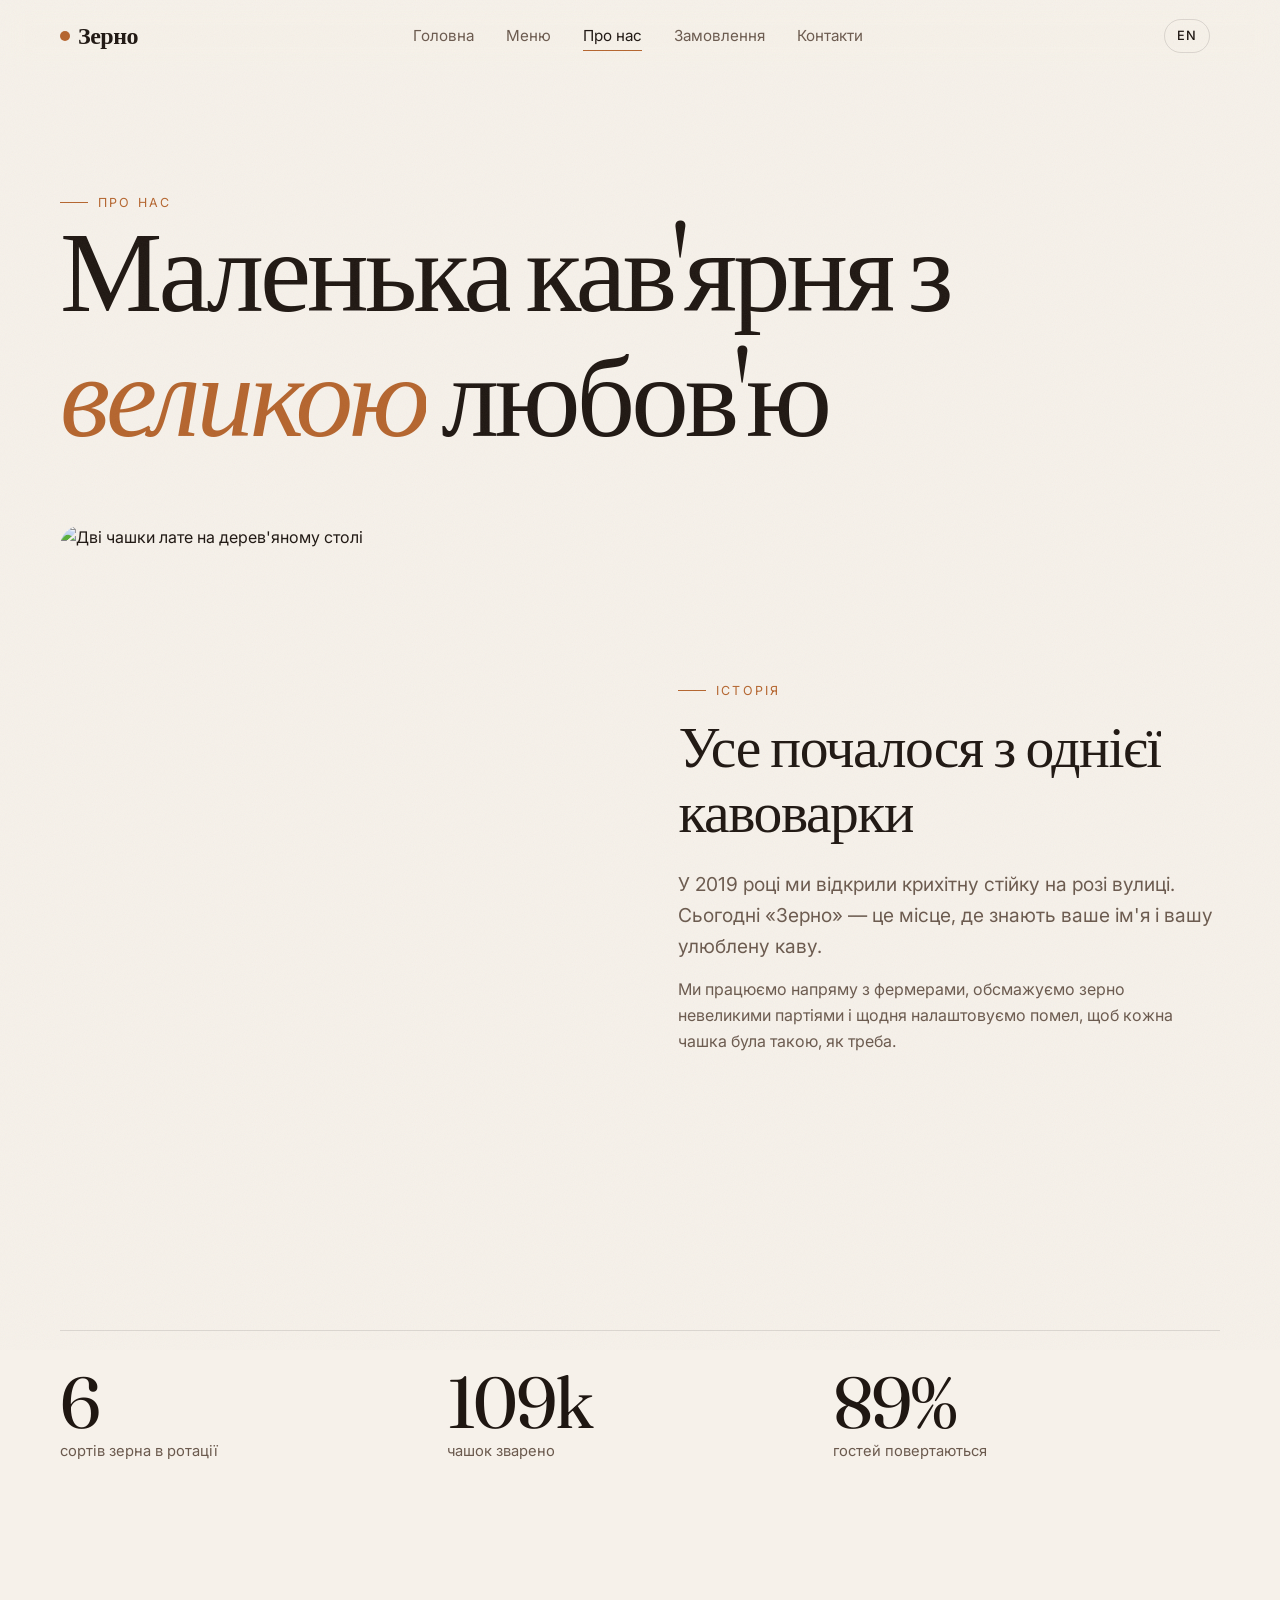
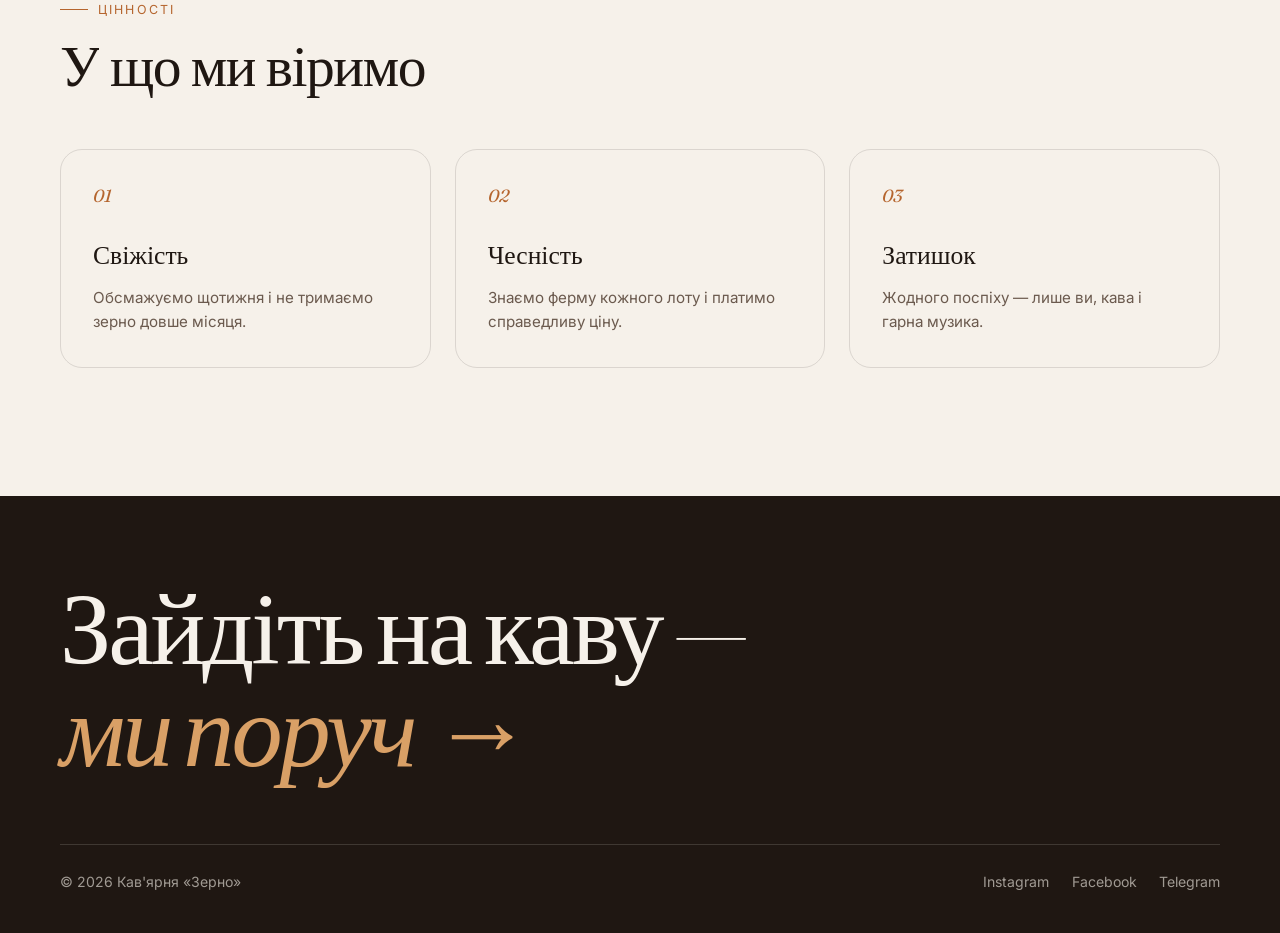
==== commit 32772aab: "Перемикач мов UA/EN Словник у js/i18n.js перекладає сторінки на англійську без зміни HTML, включно з" ====
--- a/about.html
+++ b/about.html
@@ -9,6 +9,7 @@
   <link rel="preconnect" href="https://fonts.gstatic.com" crossorigin>
   <link href="https://fonts.googleapis.com/css2?family=Fraunces:ital,opsz,wght@0,9..144,300..600;1,9..144,300..600&family=Inter:wght@400;500&display=swap" rel="stylesheet">
   <link rel="stylesheet" href="css/site.css">
+  <script defer src="js/i18n.js"></script>
   <script defer src="js/site.js"></script>
   <script type="module" src="js/app.js"></script>
 </head>
--- a/css/site.css
+++ b/css/site.css
@@ -597,3 +597,12 @@
   .two { grid-template-columns: 1fr; }
   .modal { padding: 1.8rem 1.2rem 1.4rem; }
 }
+
+/* ---------- Перемикач мови ---------- */
+.lang-switch {
+  margin-left: 1.6rem; padding: .35rem .75rem; border-radius: 999px; border: 1px solid var(--line);
+  background: none; cursor: pointer; font-size: .8rem; font-weight: 500; letter-spacing: .08em;
+  transition: background .3s, color .3s, border-color .3s;
+}
+.lang-switch:hover { background: var(--ink); color: var(--bg); border-color: var(--ink); }
+@media (max-width: 760px) { .lang-switch { margin-left: auto; margin-right: .4rem; position: relative; z-index: 2; } }
